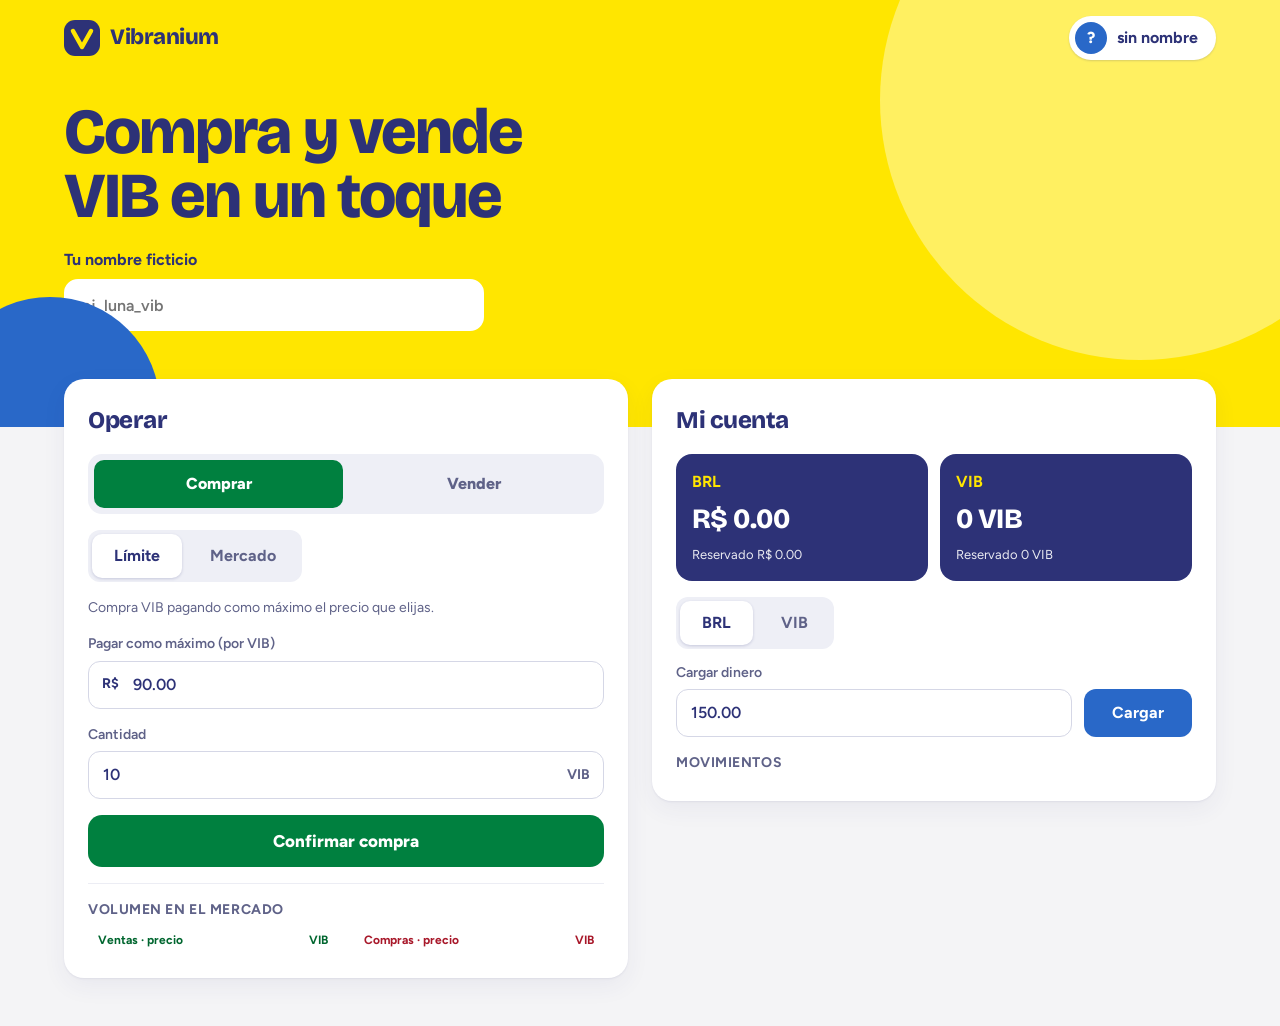
==== microservices/client/static/index.html @ c6a367d6 "feat: add static client service for the demo page Why: the API could only be exercised with curl, an" ====
<!doctype html>
<html lang="es">
<head>
<meta charset="utf-8">
<meta name="viewport" content="width=device-width, initial-scale=1">
<title>Vibranium Exchange</title>
<link rel="stylesheet" href="https://fonts.googleapis.com/css2?family=Bricolage+Grotesque:opsz,wght@12..96,800&amp;family=Figtree:wght@400;600;700&amp;display=swap">
<link rel="stylesheet" href="app.css">
</head>
<body>

<div class="top">
  <header class="wrap header">
    <div class="brand">
      <svg width="36" height="36" viewBox="0 0 36 36" aria-hidden="true"><rect width="36" height="36" rx="11" fill="#2D3277"/><path d="M9 11 L18 27 L27 11" fill="none" stroke="#FFE600" stroke-width="4.5" stroke-linecap="round" stroke-linejoin="round"/></svg>
      <span class="brand-name">Vibranium</span>
    </div>
    <div class="user-chip">
      <span class="user-initial" id="user-initial">?</span>
      <span id="user-name">sin nombre</span>
    </div>
  </header>

  <section class="wrap hero">
    <h1>Compra y vende <br>VIB en un toque</h1>
    <label class="name-field">
      <span>Tu nombre ficticio</span>
      <input id="name-input" type="text" placeholder="ej. luna_vib" autocomplete="off">
    </label>
  </section>
</div>

<main class="wrap cards">

  <section class="card" id="trade" data-side="BUY" aria-labelledby="trade-title">
    <h2 id="trade-title">Operar</h2>

    <fieldset class="tabs tabs-side">
      <legend class="sr-only">Comprar o vender</legend>
      <label class="tab tab-buy"><input type="radio" name="side" value="BUY" checked><span>Comprar</span></label>
      <label class="tab tab-sell"><input type="radio" name="side" value="SELL"><span>Vender</span></label>
    </fieldset>

    <fieldset class="tabs tabs-type">
      <legend class="sr-only">Tipo de orden</legend>
      <label class="tab"><input type="radio" name="type" value="LIMIT" checked><span>Límite</span></label>
      <label class="tab"><input type="radio" name="type" value="MARKET"><span>Mercado</span></label>
    </fieldset>
    <p class="hint" id="case-hint"></p>

    <label class="field" data-field="limit">
      <span id="limit-label">Pagar como máximo (por VIB)</span>
      <span class="input-box"><span class="unit unit-left">R$</span><input id="limit" type="text" inputmode="decimal" value="90.00"></span>
    </label>
    <label class="field" data-field="quantity">
      <span>Cantidad</span>
      <span class="input-box"><span class="unit unit-right">VIB</span><input id="quantity" class="pad-right" type="text" inputmode="numeric" value="10"></span>
    </label>
    <label class="field" data-field="amount" hidden>
      <span>Monto a gastar</span>
      <span class="input-box"><span class="unit unit-left">R$</span><input id="amount" type="text" inputmode="decimal" value="500.00"></span>
    </label>

    <button class="confirm" id="confirm" type="button">Confirmar compra</button>
    <div class="message" id="order-message" role="status" hidden></div>

    <div class="depth">
      <h3>Volumen en el mercado</h3>
      <div class="depth-columns">
        <div>
          <div class="depth-head depth-head-sell"><span>Ventas · precio</span><span>VIB</span></div>
          <div id="asks"></div>
        </div>
        <div>
          <div class="depth-head depth-head-buy"><span>Compras · precio</span><span>VIB</span></div>
          <div id="bids"></div>
        </div>
      </div>
    </div>
  </section>

  <section class="card" aria-labelledby="wallet-title">
    <h2 id="wallet-title">Mi cuenta</h2>

    <div class="balances">
      <div class="balance" data-currency="BRL">
        <span class="balance-currency">BRL</span>
        <span class="balance-total">R$ 0.00</span>
        <span class="balance-reserved">Reservado R$ 0.00</span>
      </div>
      <div class="balance" data-currency="VIB">
        <span class="balance-currency">VIB</span>
        <span class="balance-total">0 VIB</span>
        <span class="balance-reserved">Reservado 0 VIB</span>
      </div>
    </div>

    <div class="deposit">
      <fieldset class="tabs tabs-type">
        <legend class="sr-only">Moneda a cargar</legend>
        <label class="tab"><input type="radio" name="deposit-currency" value="BRL" checked><span>BRL</span></label>
        <label class="tab"><input type="radio" name="deposit-currency" value="VIB"><span>VIB</span></label>
      </fieldset>
      <div class="deposit-row">
        <label class="field">
          <span>Cargar dinero</span>
          <span class="input-box"><input id="deposit-amount" type="text" inputmode="decimal" value="150.00"></span>
        </label>
        <button class="deposit-button" id="deposit-button" type="button">Cargar</button>
      </div>
      <div class="message" id="deposit-message" role="status" hidden></div>
    </div>

    <div>
      <h3>Movimientos</h3>
      <div id="movements"></div>
    </div>
  </section>

</main>

<script type="module" src="js/app.js"></script>
</body>
</html>
---- microservices/client/static/app.css ----
:root {
  --yellow: #FFE600;
  --navy: #2D3277;
  --blue: #2968C8;
  --buy: #00803F;
  --sell: #D6293C;
  --buy-soft: #E2F5EA;
  --buy-ink: #00662F;
  --sell-soft: #FDECEE;
  --sell-ink: #A8182A;
  --page: #F4F4F6;
  --ink: #33355C;
  --muted: #5F6288;
  --line: #ECEDF4;
  --field-line: #D5D7E6;
  --tab-bg: #EEEFF6;
}

* { box-sizing: border-box; }

body {
  margin: 0;
  background: var(--page);
  color: var(--ink);
  font: 16px/1.45 'Figtree', system-ui, sans-serif;
  font-variant-numeric: tabular-nums;
}

button, input { font-family: inherit; }
button { cursor: pointer; }
button:hover { filter: brightness(0.95); }
button:focus-visible, input:focus-visible { outline: 3px solid var(--blue); outline-offset: 2px; }
input:focus { border-color: var(--blue); }
[hidden] { display: none !important; }

.sr-only {
  position: absolute; width: 1px; height: 1px; overflow: hidden; clip: rect(0 0 0 0); white-space: nowrap;
}

h1, h2, .brand-name, .balance-total {
  font-family: 'Bricolage Grotesque', system-ui, sans-serif;
  font-weight: 800;
  letter-spacing: -0.02em;
}

.wrap { max-width: 1200px; margin: 0 auto; padding-inline: 24px; }

/* Header and hero */
.top { background: var(--yellow); color: var(--navy); padding-bottom: 96px; position: relative; overflow: hidden; }
.top::before, .top::after { content: ''; position: absolute; border-radius: 50%; }
.top::before { right: -120px; top: -160px; width: 520px; height: 520px; background: rgba(255, 255, 255, 0.38); }
.top::after { left: -60px; bottom: -90px; width: 220px; height: 220px; background: var(--blue); }

.header { position: relative; display: flex; align-items: center; justify-content: space-between; gap: 16px; padding-block: 16px; }
.brand { display: flex; align-items: center; gap: 10px; }
.brand-name { font-size: 22px; }
.user-chip {
  display: flex; align-items: center; gap: 10px; padding: 6px 18px 6px 6px;
  background: #fff; border-radius: 999px; font-weight: 700; box-shadow: 0 1px 2px rgba(45, 50, 119, 0.18);
}
.user-initial {
  width: 32px; height: 32px; border-radius: 50%; background: var(--blue); color: #fff;
  display: flex; align-items: center; justify-content: center; font-weight: 800;
}

.hero { position: relative; padding-top: 24px; display: flex; flex-direction: column; gap: 20px; }
h1 { margin: 0; font-size: clamp(40px, 6vw, 64px); line-height: 1; letter-spacing: -0.03em; text-wrap: balance; }
.name-field { display: flex; flex-direction: column; gap: 8px; max-width: 420px; font-weight: 700; }
.name-field input {
  width: 100%; height: 52px; padding: 0 16px; border: 2px solid #fff; border-radius: 14px;
  background: #fff; color: var(--navy); font-size: 16px; font-weight: 600;
}

/* Cards */
.cards { position: relative; margin-top: -48px; padding-bottom: 48px; display: flex; flex-wrap: wrap; gap: 24px; align-items: flex-start; }
.card {
  flex: 1 1 440px; min-width: 0; padding: 24px; display: flex; flex-direction: column; gap: 16px;
  background: #fff; border-radius: 20px; box-shadow: 0 1px 2px rgba(45, 50, 119, 0.08), 0 8px 24px rgba(45, 50, 119, 0.06);
}
h2 { margin: 0; font-size: 24px; color: var(--navy); }
h3 { margin: 0 0 4px; font-size: 14px; font-weight: 700; color: var(--muted); text-transform: uppercase; letter-spacing: 0.04em; }

/* Tabs made of radios */
fieldset { margin: 0; padding: 0; border: 0; min-width: 0; }
.tabs { display: flex; gap: 6px; padding: 6px; background: var(--tab-bg); border-radius: 14px; }
.tabs-type { align-self: flex-start; padding: 4px; border-radius: 12px; }
.tab { flex: 1; position: relative; }
.tab input { position: absolute; opacity: 0; inset: 0; margin: 0; cursor: pointer; }
.tab span {
  display: flex; align-items: center; justify-content: center; min-height: 44px; padding: 0 22px;
  border-radius: 10px; font-weight: 700; color: var(--muted);
}
.tabs-side .tab span { min-height: 48px; font-size: 16px; font-weight: 800; }
.tab input:checked + span { background: #fff; color: var(--navy); box-shadow: 0 1px 3px rgba(45, 50, 119, 0.2); }
.tab-buy input:checked + span { background: var(--buy); color: #fff; box-shadow: none; }
.tab-sell input:checked + span { background: var(--sell); color: #fff; box-shadow: none; }
.tab input:focus-visible + span { outline: 3px solid var(--blue); outline-offset: 2px; }

.hint { margin: 0; font-size: 14px; color: var(--muted); text-wrap: pretty; }

/* Fields */
.field { display: flex; flex-direction: column; gap: 6px; font-size: 14px; font-weight: 600; color: var(--muted); }
.input-box { position: relative; display: block; }
.input-box input {
  width: 100%; height: 48px; padding: 0 14px; border: 1.5px solid var(--field-line); border-radius: 12px;
  font-size: 16px; font-weight: 600; color: var(--navy);
}
#limit, #amount { padding-left: 44px; }
.input-box input.pad-right { padding-right: 54px; }
.unit { position: absolute; top: 0; height: 48px; display: flex; align-items: center; font-weight: 700; }
.unit-left { left: 14px; color: var(--navy); }
.unit-right { right: 14px; color: var(--muted); }

.confirm {
  height: 52px; border: 0; border-radius: 14px; background: var(--buy); color: #fff; font-size: 17px; font-weight: 800;
}
#trade[data-side="SELL"] .confirm { background: var(--sell); }

.message { padding: 12px 14px; border-radius: 12px; font-size: 14px; font-weight: 600; background: var(--buy-soft); color: var(--buy-ink); }
.message[data-tone="error"] { background: var(--sell-soft); color: var(--sell-ink); }

/* Market depth */
.depth { display: flex; flex-direction: column; gap: 12px; padding-top: 16px; border-top: 1px solid var(--line); }
.depth h3 { margin: 0; }
.depth-columns { display: grid; grid-template-columns: repeat(auto-fit, minmax(min(220px, 100%), 1fr)); gap: 16px; }
.depth-head { display: flex; justify-content: space-between; padding: 0 10px 4px; font-size: 12px; font-weight: 700; }
.depth-head-sell { color: var(--buy-ink); }
.depth-head-buy { color: var(--sell-ink); }
.level {
  position: relative; overflow: hidden; display: flex; justify-content: space-between; align-items: center;
  min-height: 36px; margin-bottom: 4px; padding: 0 10px; border-radius: 8px; font-size: 15px;
}
.level > * { position: relative; }
.level-bar { position: absolute; left: 0; top: 0; bottom: 0; }
.level-ask .level-bar { background: var(--buy-soft); }
.level-ask strong { color: var(--buy-ink); }
.level-bid .level-bar { background: var(--sell-soft); }
.level-bid strong { color: var(--sell-ink); }

/* Account */
.balances { display: grid; grid-template-columns: repeat(auto-fit, minmax(min(180px, 100%), 1fr)); gap: 12px; }
.balance { display: flex; flex-direction: column; gap: 6px; padding: 16px; border-radius: 16px; background: var(--navy); color: #fff; }
.balance-currency { font-weight: 700; color: var(--yellow); }
.balance-total { font-size: 28px; }
.balance-reserved { font-size: 13px; opacity: 0.9; }

.deposit { display: flex; flex-direction: column; gap: 14px; }
.deposit-row { display: flex; flex-wrap: wrap; gap: 12px; align-items: flex-end; }
.deposit-row .field { flex: 1 1 180px; min-width: 0; }
.deposit-button { height: 48px; padding: 0 28px; border: 0; border-radius: 12px; background: var(--blue); color: #fff; font-size: 16px; font-weight: 700; }

.movement { display: flex; align-items: center; gap: 14px; padding: 12px 0; border-top: 1px solid var(--line); }
.movement-currency {
  flex: none; width: 40px; height: 40px; border-radius: 12px; display: flex; align-items: center; justify-content: center;
  font-size: 13px; font-weight: 800; background: var(--sell-soft); color: var(--sell-ink);
}
.movement[data-positive="true"] .movement-currency { background: var(--buy-soft); color: var(--buy-ink); }
.movement-text { flex: 1 1 auto; min-width: 0; display: flex; flex-direction: column; }
.movement-label { font-weight: 700; color: var(--navy); }
.movement-time { font-size: 13px; color: var(--muted); }
.movement-amount { flex: none; font-size: 17px; font-weight: 700; color: var(--navy); }
.movement[data-positive="true"] .movement-amount { color: var(--buy-ink); }
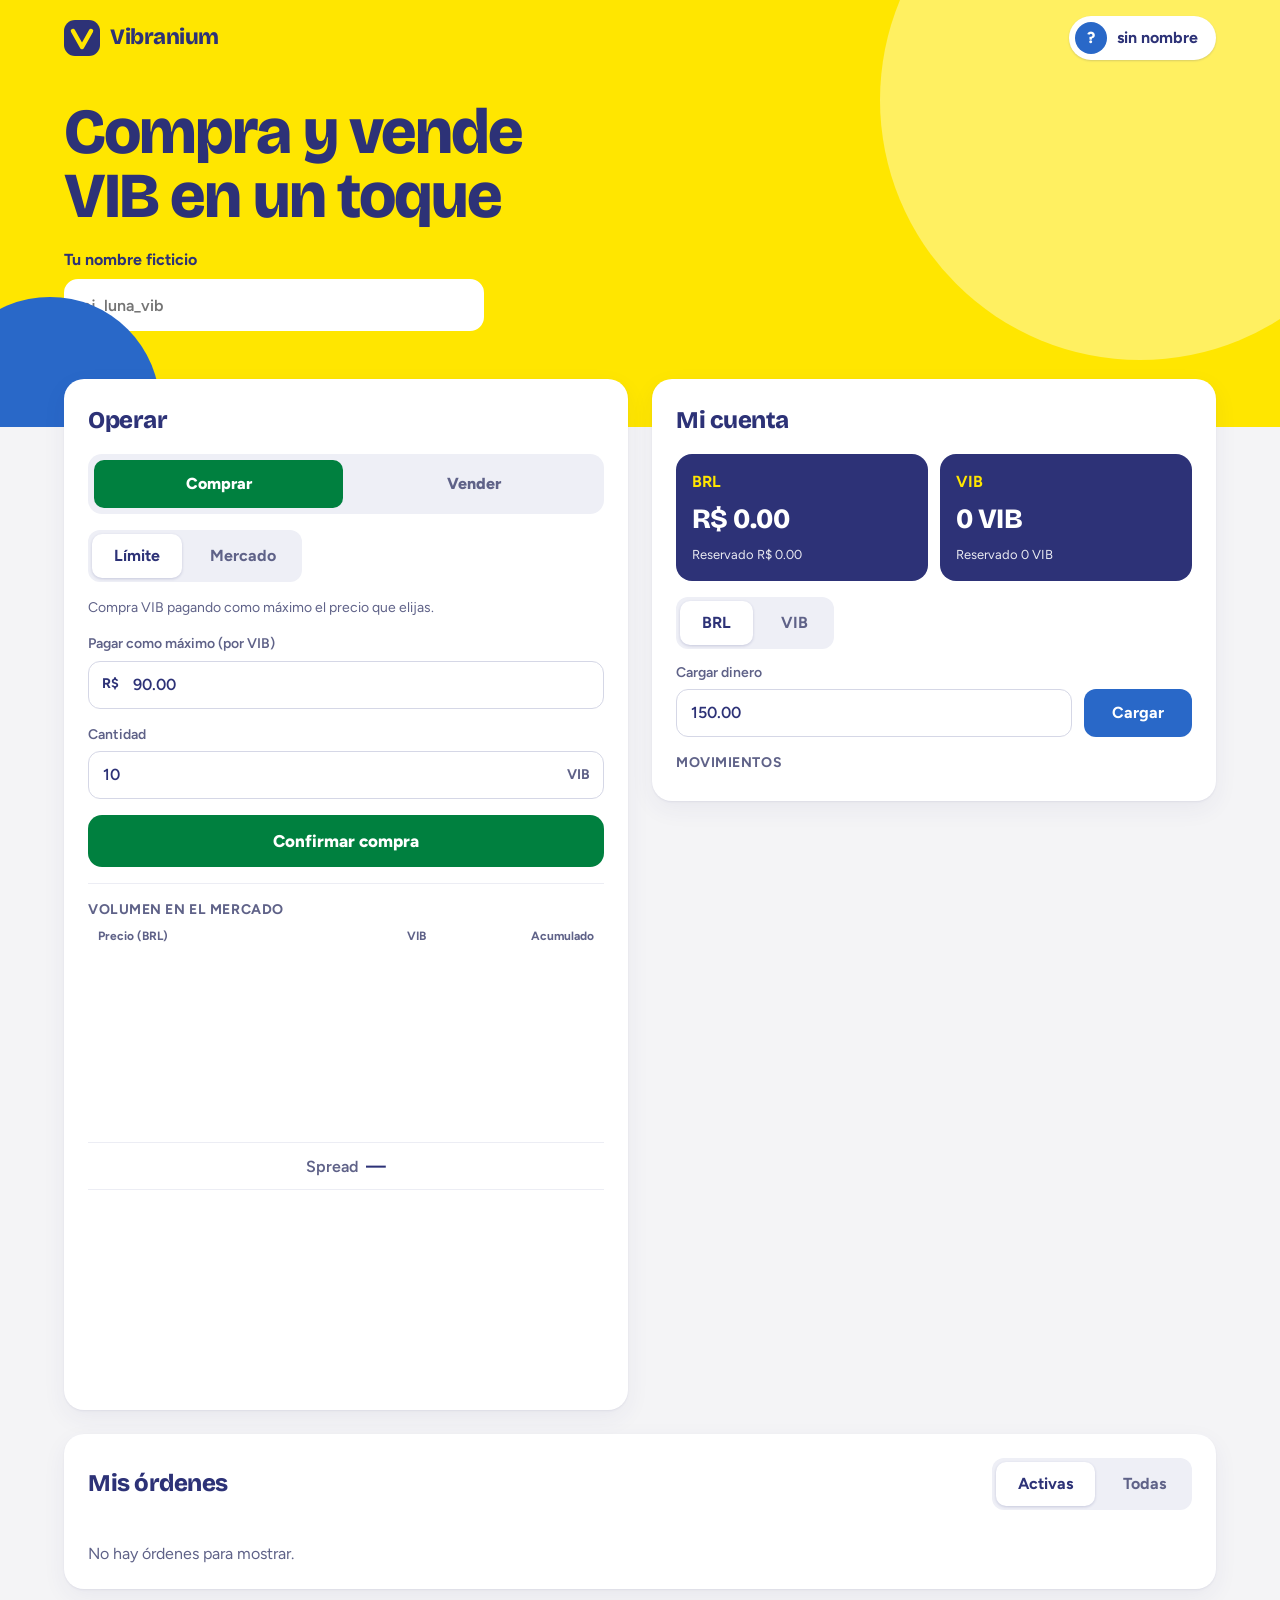
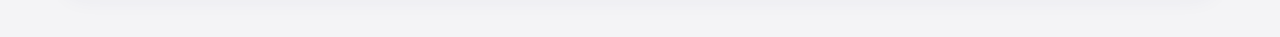
==== commit 0ddbbbc4: "feat: add my orders card and a single-list order book to the client page Why: the page could not lis" ====
--- a/microservices/client/static/index.html
+++ b/microservices/client/static/index.html
@@ -64,18 +64,12 @@
     <button class="confirm" id="confirm" type="button">Confirmar compra</button>
     <div class="message" id="order-message" role="status" hidden></div>
 
-    <div class="depth">
+    <div class="book">
       <h3>Volumen en el mercado</h3>
-      <div class="depth-columns">
-        <div>
-          <div class="depth-head depth-head-sell"><span>Ventas · precio</span><span>VIB</span></div>
-          <div id="asks"></div>
-        </div>
-        <div>
-          <div class="depth-head depth-head-buy"><span>Compras · precio</span><span>VIB</span></div>
-          <div id="bids"></div>
-        </div>
-      </div>
+      <div class="book-head"><span>Precio (BRL)</span><span>VIB</span><span>Acumulado</span></div>
+      <div id="asks"></div>
+      <div class="book-spread">Spread <strong id="spread">—</strong></div>
+      <div id="bids"></div>
     </div>
   </section>
 
@@ -117,6 +111,20 @@
     </div>
   </section>
 
+  <section class="card card-wide" aria-labelledby="orders-title">
+    <div class="card-head">
+      <h2 id="orders-title">Mis órdenes</h2>
+      <fieldset class="tabs tabs-type">
+        <legend class="sr-only">Qué órdenes ver</legend>
+        <label class="tab"><input type="radio" name="orders-filter" value="ACTIVE" checked><span>Activas</span></label>
+        <label class="tab"><input type="radio" name="orders-filter" value="ALL"><span>Todas</span></label>
+      </fieldset>
+    </div>
+    <div id="orders"></div>
+    <p class="empty" id="orders-empty">No hay órdenes para mostrar.</p>
+    <div class="message" id="orders-message" role="status" hidden></div>
+  </section>
+
 </main>
 
 <script type="module" src="js/app.js"></script>
--- a/microservices/client/static/app.css
+++ b/microservices/client/static/app.css
@@ -119,23 +119,24 @@
 .message { padding: 12px 14px; border-radius: 12px; font-size: 14px; font-weight: 600; background: var(--buy-soft); color: var(--buy-ink); }
 .message[data-tone="error"] { background: var(--sell-soft); color: var(--sell-ink); }
 
-/* Market depth */
-.depth { display: flex; flex-direction: column; gap: 12px; padding-top: 16px; border-top: 1px solid var(--line); }
-.depth h3 { margin: 0; }
-.depth-columns { display: grid; grid-template-columns: repeat(auto-fit, minmax(min(220px, 100%), 1fr)); gap: 16px; }
-.depth-head { display: flex; justify-content: space-between; padding: 0 10px 4px; font-size: 12px; font-weight: 700; }
-.depth-head-sell { color: var(--buy-ink); }
-.depth-head-buy { color: var(--sell-ink); }
-.level {
-  position: relative; overflow: hidden; display: flex; justify-content: space-between; align-items: center;
-  min-height: 36px; margin-bottom: 4px; padding: 0 10px; border-radius: 8px; font-size: 15px;
+/* Order book: sells on top, the spread, buys below; bars show the running total */
+.book { display: flex; flex-direction: column; gap: 0; padding-top: 16px; border-top: 1px solid var(--line); }
+.book h3 { margin: 0 0 8px; }
+.book-head, .level { display: grid; grid-template-columns: 1fr 1fr 1fr; gap: 8px; padding: 0 10px; }
+.book-head { font-size: 12px; font-weight: 700; color: var(--muted); }
+.book-head span:not(:first-child), .level > span:not(.level-bar) { text-align: right; }
+.level { position: relative; overflow: hidden; align-items: center; min-height: 32px; font-size: 15px; }
+.level > * { position: relative; }
+.level > .level-bar { position: absolute; right: 0; left: auto; top: 0; bottom: 0; transition: width 0.4s ease; }
+.level-ask .level-bar { background: var(--sell-soft); }
+.level-ask strong { color: var(--sell-ink); }
+.level-bid .level-bar { background: var(--buy-soft); }
+.level-bid strong { color: var(--buy-ink); }
+.book-spread {
+  display: flex; justify-content: center; align-items: baseline; gap: 8px; margin: 4px 0; padding: 10px;
+  border-top: 1px solid var(--line); border-bottom: 1px solid var(--line); font-weight: 600; color: var(--muted);
 }
-.level > * { position: relative; }
-.level-bar { position: absolute; left: 0; top: 0; bottom: 0; }
-.level-ask .level-bar { background: var(--buy-soft); }
-.level-ask strong { color: var(--buy-ink); }
-.level-bid .level-bar { background: var(--sell-soft); }
-.level-bid strong { color: var(--sell-ink); }
+.book-spread strong { font-size: 18px; color: var(--navy); }
 
 /* Account */
 .balances { display: grid; grid-template-columns: repeat(auto-fit, minmax(min(180px, 100%), 1fr)); gap: 12px; }
@@ -160,3 +161,23 @@
 .movement-time { font-size: 13px; color: var(--muted); }
 .movement-amount { flex: none; font-size: 17px; font-weight: 700; color: var(--navy); }
 .movement[data-positive="true"] .movement-amount { color: var(--buy-ink); }
+
+/* My orders */
+.card-wide { flex-basis: 100%; }
+.card-head { display: flex; flex-wrap: wrap; align-items: center; justify-content: space-between; gap: 12px; }
+.empty { margin: 0; color: var(--muted); }
+.empty[hidden] { display: none; }
+.order { display: flex; flex-wrap: wrap; align-items: center; gap: 12px 20px; padding: 14px 0; border-top: 1px solid var(--line); }
+.order-side { flex: none; min-width: 72px; padding: 6px 12px; border-radius: 999px; font-size: 13px; font-weight: 700; text-align: center; background: var(--sell-soft); color: var(--sell-ink); }
+.order[data-buy="true"] .order-side { background: var(--buy-soft); color: var(--buy-ink); }
+.order-text { flex: 1 1 260px; min-width: 0; display: flex; flex-direction: column; }
+.order-title { font-weight: 700; color: var(--navy); }
+.order-sub { font-size: 13px; color: var(--muted); }
+.order-reason { font-size: 13px; font-weight: 600; color: var(--sell-ink); }
+.order-status { flex: none; padding: 6px 12px; border-radius: 999px; font-size: 13px; font-weight: 700; background: var(--tab-bg); color: var(--muted); }
+.order[data-status="OPEN"] .order-status, .order[data-status="PARTIALLY_FILLED"] .order-status { background: #E8F0FD; color: #1D4FA0; }
+.order[data-status="PENDING"] .order-status { background: #FFF4C2; color: #6B5A00; }
+.order[data-status="FILLED"] .order-status { background: var(--buy-soft); color: var(--buy-ink); }
+.order[data-status="REJECTED"] .order-status { background: var(--sell-soft); color: var(--sell-ink); }
+.order-action { flex: none; min-width: 104px; display: flex; justify-content: flex-end; }
+.order-cancel { min-height: 44px; padding: 0 18px; border: 1.5px solid var(--field-line); border-radius: 12px; background: #fff; color: var(--navy); font-size: 14px; font-weight: 700; }
